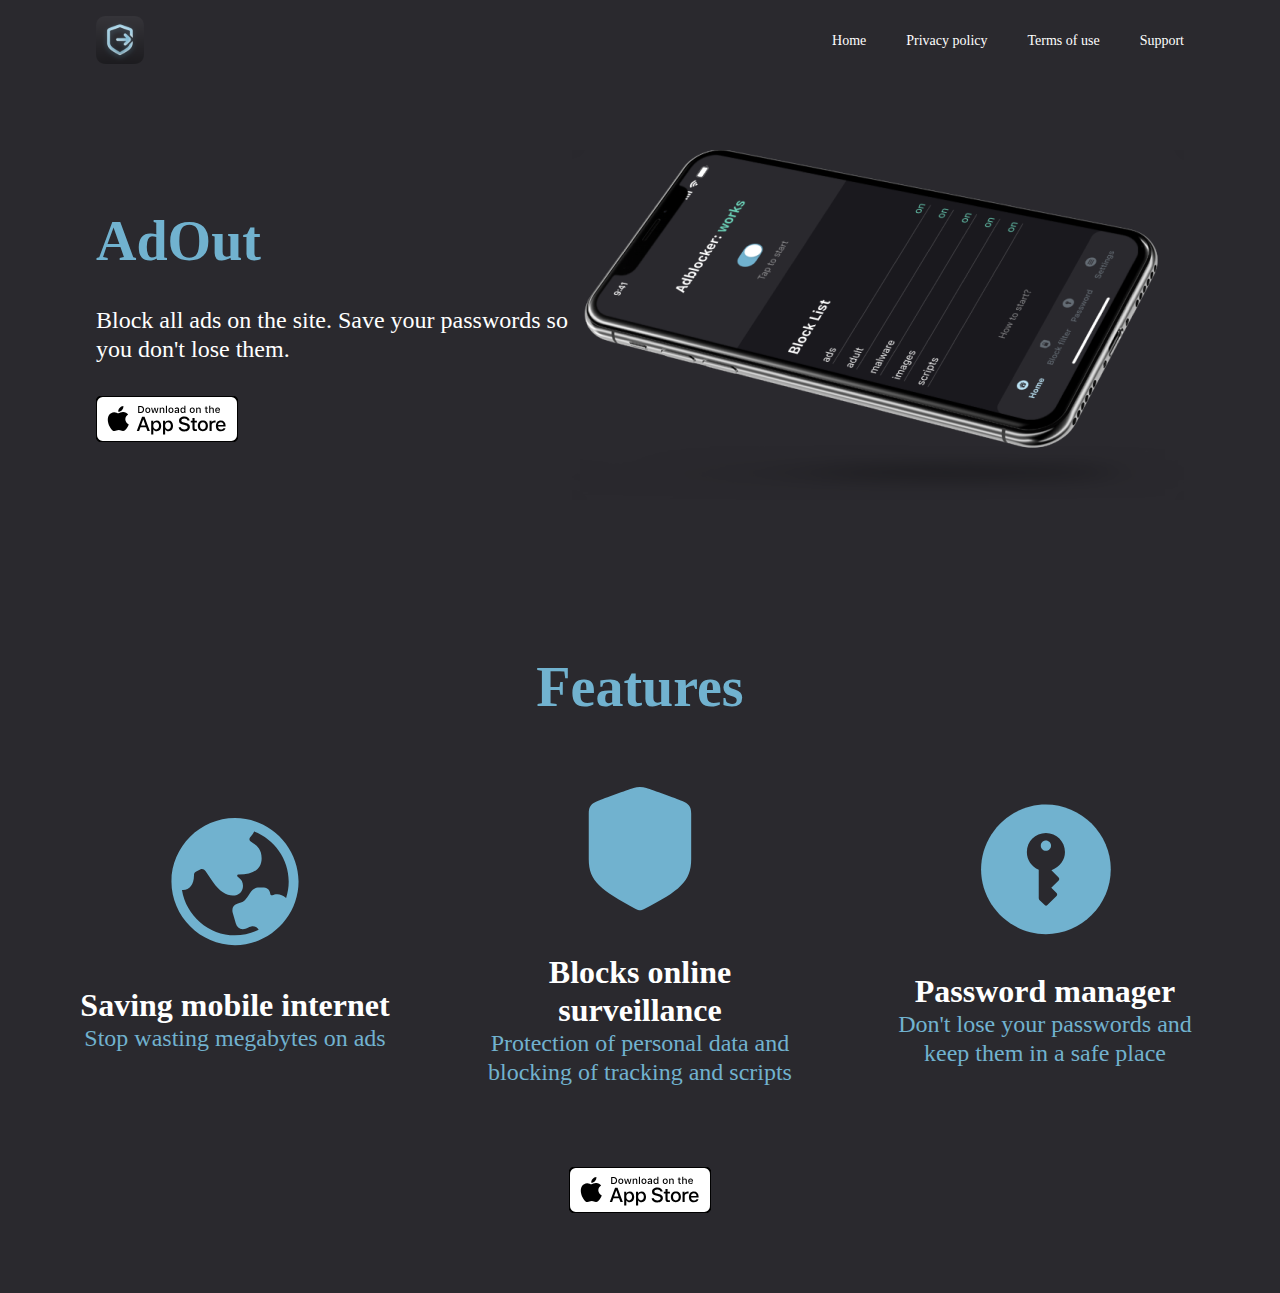
==== index.html @ 86cdb27e "update" ====
<!DOCTYPE html>
<html lang="en">
<head>
    <meta charset="UTF-8">
    <meta http-equiv="X-UA-Compatible" content="IE=edge">
    <meta name="viewport" content="width=device-width, initial-scale=1.0">
    <title>AdOut</title>

    <link rel="shortcut icon" href="./img/favicon/favicon.ico" type="image/x-icon">
    <link rel="icon" href="./img/favicon/favicon.ico" type="image/x-icon">
    <link href="https://fonts.googleapis.com/css2?family=Playfair+Display:wght@400;500;600;700&display=swap" rel="stylesheet">
    <link href="https://fonts.googleapis.com/css2?family=Roboto+Slab:wght@400;600;700&display=swap" rel="stylesheet">
    <link rel="stylesheet" href="./css/style.css">


</head>
<body>

    <header class="header">
        <div class="container">
            <div class="header-wrap">
                <a href="./index.html" class="header-logo"><img src="./img/logo.svg" alt="logo"></a>

                <div class="header-burger">
                    <span></span>
                </div>

                <nav class="header-menu">
                    <ul class="header-list">
                        <li><a href="./index.html" class="header-link">Home</a></li>
                        <li><a href="./privacy.html" class="header-link">Privacy policy</a></li>
                        <li><a href="./terms.html" class="header-link">Terms of use</a></li>
                        <li><a href="./support.html" class="header-link">Support</a></li>
                    </ul>
                </nav>
            </div>
        </div>
    </header>

    <main class="main">
        <div class="container">
            <div class="main-wrap">
                <div class="main-text">
                    <h1 class="main-text__title">AdOut</h1>
                    <span class="main-text__subtitle">Block all ads on the site. Save your passwords so you don't lose them.</span>
                    <a href="#" class="main-text__button"><img src="./img/button.svg" alt="appstore"></a>
                </div>

                <div class="main-content">
                    <img src="./img/main.png" alt="main" class="main-content__img">
                </div>
            </div>
        </div>
    </main>

    <section class="features">
        <div class="container">
            <div class="features-wrap">
                <h1 class="features-title">Features</h1>
                <div class="features-content">
                    <div class="features-item">
                        <img src="./img/globe.svg" alt="globe" class="features-item__img">
                        <h1 class="features-item__title">Saving mobile internet</h1>
                        <span class="features-item__subtitle">Stop wasting megabytes on ads</span>
                    </div>

                    <div class="features-item">
                        <img src="./img/shield.svg" alt="globe" class="features-item__img">
                        <h1 class="features-item__title">Blocks online surveillance</h1>
                        <span class="features-item__subtitle">Protection of personal data and blocking of tracking and scripts</span>
                    </div>

                    <div class="features-item">
                        <img src="./img/lock.svg" alt="globe" class="features-item__img">
                        <h1 class="features-item__title">Password manager</h1>
                        <span class="features-item__subtitle">Don't lose your passwords and keep them in a safe place</span>
                    </div>
                </div>
            </div>
        </div>
    </section>

    <footer class="footer">
        <div class="container">
            <div class="footer-wrap">
              <a href="#" class="button footer-button"><img src="./img/button.svg" alt="btn"></a>
            </div>
        </div>
    </footer>

    <script src="https://code.jquery.com/jquery-3.6.0.slim.min.js"></script>
    <script src="./js/script.js"></script>
</body>
</html>
---- css/style.css ----
/*! normalize.css v8.0.1 | MIT License | github.com/necolas/normalize.css */
/* Document
   ========================================================================== */
/**
 * 1. Correct the line height in all browsers.
 * 2. Prevent adjustments of font size after orientation changes in iOS.
 */
html {
  line-height: 1.15;
  /* 1 */
  -webkit-text-size-adjust: 100%;
  /* 2 */
}

/* Sections
   ========================================================================== */
/**
 * Remove the margin in all browsers.
 */
body {
  margin: 0;
}

/**
 * Render the `main` element consistently in IE.
 */
main {
  display: block;
}

/**
 * Correct the font size and margin on `h1` elements within `section` and
 * `article` contexts in Chrome, Firefox, and Safari.
 */
h1 {
  font-size: 2em;
  margin: 0;
}

/* Grouping content
   ========================================================================== */
/**
 * 1. Add the correct box sizing in Firefox.
 * 2. Show the overflow in Edge and IE.
 */
hr {
  -webkit-box-sizing: content-box;
          box-sizing: content-box;
  /* 1 */
  height: 0;
  /* 1 */
  overflow: visible;
  /* 2 */
}

/**
 * 1. Correct the inheritance and scaling of font size in all browsers.
 * 2. Correct the odd `em` font sizing in all browsers.
 */
pre {
  font-family: monospace, monospace;
  /* 1 */
  font-size: 1em;
  /* 2 */
}

/* Text-level semantics
   ========================================================================== */
/**
 * Remove the gray background on active links in IE 10.
 */
a {
  background-color: transparent;
}

/**
 * 1. Remove the bottom border in Chrome 57-
 * 2. Add the correct text decoration in Chrome, Edge, IE, Opera, and Safari.
 */
abbr[title] {
  border-bottom: none;
  /* 1 */
  text-decoration: underline;
  /* 2 */
  -webkit-text-decoration: underline dotted;
          text-decoration: underline dotted;
  /* 2 */
}

/**
 * Add the correct font weight in Chrome, Edge, and Safari.
 */
b,
strong {
  font-weight: bolder;
}

/**
 * 1. Correct the inheritance and scaling of font size in all browsers.
 * 2. Correct the odd `em` font sizing in all browsers.
 */
code,
kbd,
samp {
  font-family: monospace, monospace;
  /* 1 */
  font-size: 1em;
  /* 2 */
}

/**
 * Add the correct font size in all browsers.
 */
small {
  font-size: 80%;
}

/**
 * Prevent `sub` and `sup` elements from affecting the line height in
 * all browsers.
 */
sub,
sup {
  font-size: 75%;
  line-height: 0;
  position: relative;
  vertical-align: baseline;
}

sub {
  bottom: -0.25em;
}

sup {
  top: -0.5em;
}

/* Embedded content
   ========================================================================== */
/**
 * Remove the border on images inside links in IE 10.
 */
img {
  border-style: none;
}

/* Forms
   ========================================================================== */
/**
 * 1. Change the font styles in all browsers.
 * 2. Remove the margin in Firefox and Safari.
 */
button,
input,
optgroup,
select,
textarea {
  font-family: inherit;
  /* 1 */
  font-size: 100%;
  /* 1 */
  line-height: 1.15;
  /* 1 */
  margin: 0;
  /* 2 */
}

/**
 * Show the overflow in IE.
 * 1. Show the overflow in Edge.
 */
button,
input {
  /* 1 */
  overflow: visible;
}

/**
 * Remove the inheritance of text transform in Edge, Firefox, and IE.
 * 1. Remove the inheritance of text transform in Firefox.
 */
button,
select {
  /* 1 */
  text-transform: none;
}

/**
 * Correct the inability to style clickable types in iOS and Safari.
 */
button,
[type="button"],
[type="reset"],
[type="submit"] {
  -webkit-appearance: button;
}

/**
 * Remove the inner border and padding in Firefox.
 */
button::-moz-focus-inner,
[type="button"]::-moz-focus-inner,
[type="reset"]::-moz-focus-inner,
[type="submit"]::-moz-focus-inner {
  border-style: none;
  padding: 0;
}

/**
 * Restore the focus styles unset by the previous rule.
 */
button:-moz-focusring,
[type="button"]:-moz-focusring,
[type="reset"]:-moz-focusring,
[type="submit"]:-moz-focusring {
  outline: 1px dotted ButtonText;
}

/**
 * Correct the padding in Firefox.
 */
fieldset {
  padding: 0.35em 0.75em 0.625em;
}

/**
 * 1. Correct the text wrapping in Edge and IE.
 * 2. Correct the color inheritance from `fieldset` elements in IE.
 * 3. Remove the padding so developers are not caught out when they zero out
 *    `fieldset` elements in all browsers.
 */
legend {
  -webkit-box-sizing: border-box;
          box-sizing: border-box;
  /* 1 */
  color: inherit;
  /* 2 */
  display: table;
  /* 1 */
  max-width: 100%;
  /* 1 */
  padding: 0;
  /* 3 */
  white-space: normal;
  /* 1 */
}

/**
 * Add the correct vertical alignment in Chrome, Firefox, and Opera.
 */
progress {
  vertical-align: baseline;
}

/**
 * Remove the default vertical scrollbar in IE 10+.
 */
textarea {
  overflow: auto;
}

/**
 * 1. Add the correct box sizing in IE 10.
 * 2. Remove the padding in IE 10.
 */
[type="checkbox"],
[type="radio"] {
  -webkit-box-sizing: border-box;
          box-sizing: border-box;
  /* 1 */
  padding: 0;
  /* 2 */
}

/**
 * Correct the cursor style of increment and decrement buttons in Chrome.
 */
[type="number"]::-webkit-inner-spin-button,
[type="number"]::-webkit-outer-spin-button {
  height: auto;
}

/**
 * 1. Correct the odd appearance in Chrome and Safari.
 * 2. Correct the outline style in Safari.
 */
[type="search"] {
  -webkit-appearance: textfield;
  /* 1 */
  outline-offset: -2px;
  /* 2 */
}

/**
 * Remove the inner padding in Chrome and Safari on macOS.
 */
[type="search"]::-webkit-search-decoration {
  -webkit-appearance: none;
}

/**
 * 1. Correct the inability to style clickable types in iOS and Safari.
 * 2. Change font properties to `inherit` in Safari.
 */
::-webkit-file-upload-button {
  -webkit-appearance: button;
  /* 1 */
  font: inherit;
  /* 2 */
}

/* Interactive
   ========================================================================== */
/*
 * Add the correct display in Edge, IE 10+, and Firefox.
 */
details {
  display: block;
}

/*
 * Add the correct display in all browsers.
 */
summary {
  display: list-item;
}

/* Misc
   ========================================================================== */
/**
 * Add the correct display in IE 10+.
 */
template {
  display: none;
}

/**
 * Add the correct display in IE 10.
 */
[hidden] {
  display: none;
}

body {
  font-family: 'Roboto';
  background-color: #2A292E;
}

.container {
  max-width: 1120px;
  margin: 0 auto;
}

img {
  max-width: 100%;
}

.header {
  position: fixed;
  top: 0;
  left: 0;
  height: 80px;
  width: 100%;
  z-index: 20;
}

.header::before {
  content: '';
  position: absolute;
  top: 0;
  left: 0;
  width: 100%;
  height: 100%;
  background: #2A292E;
  z-index: 4;
}

.header-wrap {
  position: relative;
  display: -webkit-box;
  display: -ms-flexbox;
  display: flex;
  -webkit-box-pack: justify;
      -ms-flex-pack: justify;
          justify-content: space-between;
  -webkit-box-align: center;
      -ms-flex-align: center;
          align-items: center;
  min-height: 80px;
  padding: 0px 16px;
}

.header-logo {
  max-width: 48px;
  height: 48px;
}

.header-list {
  display: -webkit-box;
  display: -ms-flexbox;
  display: flex;
  position: relative;
  z-index: 4;
}

.header-list li {
  list-style: none;
  margin-left: 40px;
}

.header-link {
  color: #ffffff;
  font-size: 14px;
  text-decoration: none;
  font-weight: 400;
  line-height: 16px;
  -webkit-transition: 0.3s;
  transition: 0.3s;
}

.header-link:hover {
  color: #71B2CF;
}

.header-burger {
  display: none;
}

.header-logo {
  z-index: 5;
}

@media (max-width: 768px) {
  body.lock {
    overflow: hidden;
  }
  .header-wrap {
    min-height: 80px;
  }
  .header-menu {
    position: fixed;
    top: -120%;
    left: 0;
    width: 100%;
    height: 100%;
    background-color: #1b1b1d;
    z-index: 3;
    padding: 100px 0 0 0;
    -webkit-transition: 0.3s;
    transition: 0.3s;
  }
  .header-list {
    display: block;
  }
  .header-list li {
    margin: 0;
    margin-bottom: 50px;
  }
  .header-burger {
    display: block;
    position: relative;
    width: 30px;
    height: 20px;
    z-index: 5;
  }
  .header-burger::before, .header-burger::after {
    -webkit-transition: 0.3s;
    transition: 0.3s;
    content: '';
    background-color: #ffffff;
    position: absolute;
    width: 100%;
    height: 2px;
  }
  .header-burger::before {
    top: 0;
  }
  .header-burger::after {
    bottom: 0;
  }
  .header-burger span {
    -webkit-transition: 0.3s;
    transition: 0.3s;
    position: absolute;
    background-color: #ffffff;
    left: 0;
    width: 100%;
    height: 2px;
    top: 9px;
  }
}

.header-burger.active::before {
  -webkit-transform: rotate(45deg);
          transform: rotate(45deg);
  top: 9px;
}

.header-burger.active::after {
  -webkit-transform: rotate(-45deg);
          transform: rotate(-45deg);
  bottom: 9px;
}

.header-burger.active span {
  -webkit-transform: scale(0);
          transform: scale(0);
}

.header-menu.active {
  top: 0;
}

.features-title {
  -ms-flex-preferred-size: 100%;
      flex-basis: 100%;
  margin-bottom: 32px;
  font-weight: 800;
  font-size: 56px;
  line-height: 66px;
  text-align: center;
  color: #71B2CF;
}

.features-content {
  display: -webkit-box;
  display: -ms-flexbox;
  display: flex;
  -webkit-box-pack: justify;
      -ms-flex-pack: justify;
          justify-content: space-between;
  -webkit-box-align: center;
      -ms-flex-align: center;
          align-items: center;
}

.features-item {
  text-align: center;
  width: 310px;
}

.features-item__title {
  font-weight: 700;
  font-size: 32px;
  line-height: 38px;
  color: #FFFFFF;
}

.features-item__subtitle {
  font-weight: 400;
  font-size: 24px;
  line-height: 29px;
  color: #71B2CF;
}

@media (max-width: 768px) {
  .features-content {
    -webkit-box-orient: vertical;
    -webkit-box-direction: normal;
        -ms-flex-direction: column;
            flex-direction: column;
  }
  .features-item {
    margin-bottom: 32px;
  }
  .features-item__title {
    margin-bottom: 16px;
  }
}

@media (max-width: 425px) {
  .features-title {
    font-weight: 800;
    font-size: 32px;
    line-height: 38px;
  }
  .features-content {
    -webkit-box-orient: vertical;
    -webkit-box-direction: normal;
        -ms-flex-direction: column;
            flex-direction: column;
  }
  .features-item__title {
    font-weight: 700;
    font-size: 24px;
    line-height: 29px;
  }
  .features-item__subtitle {
    font-weight: 400;
    font-size: 18px;
    line-height: 21px;
  }
}

.main-wrap {
  display: -webkit-box;
  display: -ms-flexbox;
  display: flex;
  -webkit-box-pack: justify;
      -ms-flex-pack: justify;
          justify-content: space-between;
  -webkit-box-align: center;
      -ms-flex-align: center;
          align-items: center;
  position: relative;
  padding: 150px 16px;
}

.main-text {
  display: -webkit-box;
  display: -ms-flexbox;
  display: flex;
  -webkit-box-orient: vertical;
  -webkit-box-direction: normal;
      -ms-flex-direction: column;
          flex-direction: column;
}

.main-text__title {
  font-weight: 800;
  font-size: 56px;
  line-height: 66px;
  color: #71B2CF;
}

.main-text__subtitle {
  max-width: 472px;
  margin-top: 32px;
  font-weight: 400;
  font-size: 24px;
  line-height: 29px;
  color: #ffffff;
}

.main-text__button {
  margin-top: 32px;
}

@media (max-width: 768px) {
  .main-wrap {
    -webkit-box-orient: vertical;
    -webkit-box-direction: normal;
        -ms-flex-direction: column;
            flex-direction: column;
    text-align: center;
  }
  .main-text {
    margin-top: 32px;
  }
  .main-text__subtitle {
    margin-top: 16px;
  }
  .main-text__button {
    margin-top: 45px;
  }
  .main-content {
    -webkit-box-ordinal-group: 0;
        -ms-flex-order: -1;
            order: -1;
  }
}

@media (max-width: 425px) {
  .main-text__title {
    font-size: 32px;
    line-height: 38px;
  }
  .main-text__subtitle {
    font-size: 18px;
    line-height: 21px;
    margin-top: 16px;
  }
  .main-text__button {
    margin-top: 24px;
  }
  .main-content {
    width: 288px;
  }
}

.footer {
  padding: 80px 0;
}

.footer-wrap {
  display: -webkit-box;
  display: -ms-flexbox;
  display: flex;
  -webkit-box-pack: center;
      -ms-flex-pack: center;
          justify-content: center;
}

.footer-button {
  height: 46px;
  -webkit-transition: 0.3s;
  transition: 0.3s;
  margin: 0;
  padding: 0;
}

.footer-button:hover {
  -webkit-box-shadow: 0px 16px 30px rgba(0, 0, 0, 0.15);
          box-shadow: 0px 16px 30px rgba(0, 0, 0, 0.15);
}

.privacy {
  padding: 100px 20px;
}

.privacy__title {
  color: #71B2CF;
  font-size: 32px;
}

.privacy__subtitle {
  color: #ffffff;
  font-size: 18px;
  font-weight: normal;
}

.privacy p {
  color: #71B2CF;
  font-size: 24px;
  font-weight: 600;
}

.terms {
  padding: 100px 20px;
}

.terms__title {
  color: #71B2CF;
  font-size: 32px;
}

.terms__subtitle {
  color: #ffffff;
  font-size: 18px;
  font-weight: normal;
}

.terms p {
  color: #71B2CF;
  font-size: 24px;
  font-weight: 600;
}

.support-wrap {
  display: -webkit-box;
  display: -ms-flexbox;
  display: flex;
  -webkit-box-orient: vertical;
  -webkit-box-direction: normal;
      -ms-flex-direction: column;
          flex-direction: column;
  -ms-flex-line-pack: center;
      align-content: center;
  text-align: center;
  padding: 100px 10px;
}

.support-text__title {
  font-size: 70px;
  color: #71B2CF;
  font-weight: bold;
}

.support-text__subtitle {
  display: block;
  font-size: 22px;
  color: #FFFFFF;
  font-weight: normal;
  margin-top: 16px;
}

.support-form__wrap {
  display: -webkit-box;
  display: -ms-flexbox;
  display: flex;
  -webkit-box-orient: vertical;
  -webkit-box-direction: normal;
      -ms-flex-direction: column;
          flex-direction: column;
  -webkit-box-align: center;
      -ms-flex-align: center;
          align-items: center;
  margin-top: 60px;
}

.support-form__input {
  border-radius: 16px;
  border: none;
  background-color: #daf0fa;
  font-size: 18px;
  padding: 16px;
  width: 300px;
  margin-bottom: 24px;
}

.support-form__textarea {
  resize: none;
  border-radius: 16px;
  border: none;
  background-color: #daf0fa;
  font-size: 18px;
  padding: 16px;
  height: 250px;
  width: 300px;
  margin-bottom: 24px;
}

.support-form__button {
  border-radius: 16px;
  border: none;
  background-color: #71B2CF;
  font-size: 18px;
  padding: 16px;
  width: 300px;
  margin-bottom: 24px;
  -webkit-transition: 0.3s;
  transition: 0.3s;
  color: #000000;
  cursor: pointer;
}

.support-form__button:hover {
  -webkit-box-shadow: 0px 8px 30px rgba(31, 166, 184, 0.2);
          box-shadow: 0px 8px 30px rgba(31, 166, 184, 0.2);
}

.support-form__input._error {
  border: solid 1px #d42727;
  background-color: #eba5a5;
}

.support-form__textarea._error {
  border: solid 1px #d42727;
  background-color: #eba5a5;
}

@media (max-width: 320px) {
  .support-text__title {
    font-size: 40px;
  }
  .support-text__subtitle {
    font-size: 18px;
  }
  .support-form__input {
    width: 250px;
  }
  .support-form__textarea {
    width: 250px;
  }
  .support-form__button {
    width: 250px;
  }
}

.check-wrap {
  display: -webkit-box;
  display: -ms-flexbox;
  display: flex;
  -webkit-box-orient: vertical;
  -webkit-box-direction: normal;
      -ms-flex-direction: column;
          flex-direction: column;
  -webkit-box-align: center;
      -ms-flex-align: center;
          align-items: center;
  padding: 150px 10px;
}

.check-svg {
  width: 100px;
  margin: 4em auto 0;
}

.check-subtitle {
  display: block;
  font-size: 22px;
  color: #FFFFFF;
  font-weight: normal;
  margin-top: 24px;
}

.check-button {
  margin-top: 100px;
  text-decoration: none;
  text-align: center;
  border-radius: 16px;
  border: none;
  background-color: #71B2CF;
  font-size: 18px;
  padding: 16px;
  width: 250px;
  -webkit-transition: 0.3s;
  transition: 0.3s;
  color: #000000;
}

.check-button:hover {
  -webkit-box-shadow: 0px 8px 30px rgba(19, 170, 51, 0.2);
          box-shadow: 0px 8px 30px rgba(19, 170, 51, 0.2);
}

.checkmark {
  stroke: #71B2CF;
  stroke-dashoffset: 600.74853515625;
  stroke-dasharray: 600.74853515625;
  -webkit-animation: dash 2s ease-out forwards infinite;
          animation: dash 2s ease-out forwards infinite;
}

@-webkit-keyframes dash {
  0% {
    stroke-dashoffset: 600.74853515625;
  }
  100% {
    stroke-dashoffset: 0;
  }
}

@keyframes dash {
  0% {
    stroke-dashoffset: 600.74853515625;
  }
  100% {
    stroke-dashoffset: 0;
  }
}
/*# sourceMappingURL=style.css.map */
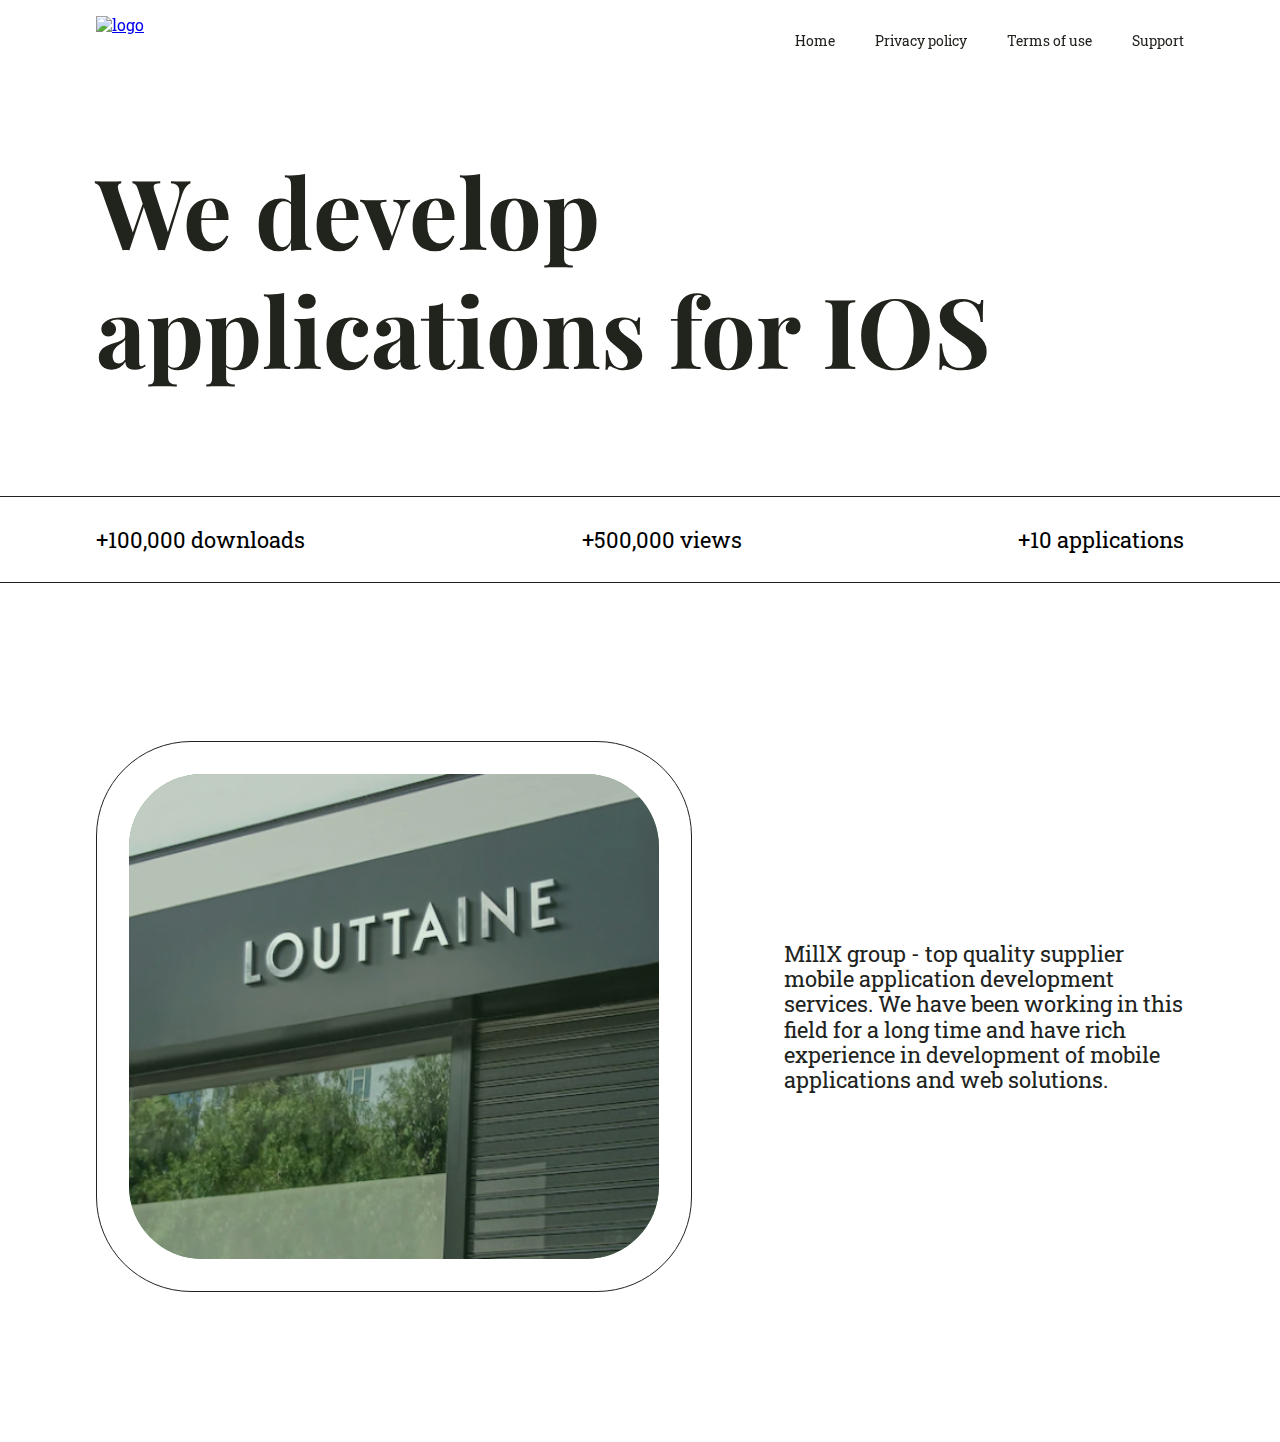
==== commit 7283af58: "main+number+about" ====
--- a/index.html
+++ b/index.html
@@ -40,53 +40,41 @@
     <main class="main">
         <div class="container">
             <div class="main-wrap">
-                <div class="main-text">
-                    <h1 class="main-text__title">AdOut</h1>
-                    <span class="main-text__subtitle">Block all ads on the site. Save your passwords so you don't lose them.</span>
-                    <a href="#" class="main-text__button"><img src="./img/button.svg" alt="appstore"></a>
-                </div>
-
-                <div class="main-content">
-                    <img src="./img/main.png" alt="main" class="main-content__img">
-                </div>
+                <h1 class="main-title">We develop <br> applications for IOS
+                </h1>
+                <!-- <img src="./img/elipse-header.png" alt="ellipse" class="main-elipse"> -->
             </div>
         </div>
     </main>
 
-    <section class="features">
+    <section class="number">
+        <hr>
         <div class="container">
-            <div class="features-wrap">
-                <h1 class="features-title">Features</h1>
-                <div class="features-content">
-                    <div class="features-item">
-                        <img src="./img/globe.svg" alt="globe" class="features-item__img">
-                        <h1 class="features-item__title">Saving mobile internet</h1>
-                        <span class="features-item__subtitle">Stop wasting megabytes on ads</span>
-                    </div>
+            <div class="number-wrap">
+                <div class="number-items">
+                    <h1 class="number-subtitle">+100,000 downloads</h1>
+                    <h1 class="number-subtitle">+500,000 views </h1>
+                    <h1 class="number-subtitle">+10 applications</h1>
+                </div>
+            </div>
+        </div>
+        <hr>
+    </section>
 
-                    <div class="features-item">
-                        <img src="./img/shield.svg" alt="globe" class="features-item__img">
-                        <h1 class="features-item__title">Blocks online surveillance</h1>
-                        <span class="features-item__subtitle">Protection of personal data and blocking of tracking and scripts</span>
-                    </div>
+    <section class="about">
+        <div class="container">
+            <div class="about-wrap">
+                <div class="about-frame">
+                    <div class="about-overlay">
+                    <img src="./img/company.png" alt="company" class="about-img"></div>
+                </div>
 
-                    <div class="features-item">
-                        <img src="./img/lock.svg" alt="globe" class="features-item__img">
-                        <h1 class="features-item__title">Password manager</h1>
-                        <span class="features-item__subtitle">Don't lose your passwords and keep them in a safe place</span>
-                    </div>
-                </div>
+                <h1 class="about-title">MillX group - top quality supplier
+                    mobile application development services. We have been working in this field for a long time and have rich experience in development of mobile applications and web solutions.</h1>
             </div>
         </div>
     </section>
 
-    <footer class="footer">
-        <div class="container">
-            <div class="footer-wrap">
-              <a href="#" class="button footer-button"><img src="./img/button.svg" alt="btn"></a>
-            </div>
-        </div>
-    </footer>
 
     <script src="https://code.jquery.com/jquery-3.6.0.slim.min.js"></script>
     <script src="./js/script.js"></script>
--- a/css/style.css
+++ b/css/style.css
@@ -342,8 +342,11 @@
 }
 
 body {
-  font-family: 'Roboto';
-  background-color: #2A292E;
+  font-family: 'Roboto Slab';
+  background-color: #FFFFFF;
+  overflow-x: hidden;
+  width: 100%;
+  max-width: 100%;
 }
 
 .container {
@@ -371,7 +374,7 @@
   left: 0;
   width: 100%;
   height: 100%;
-  background: #2A292E;
+  background: #ffffff00;
   z-index: 4;
 }
 
@@ -409,7 +412,7 @@
 }
 
 .header-link {
-  color: #ffffff;
+  color: #21231D;
   font-size: 14px;
   text-decoration: none;
   font-weight: 400;
@@ -419,7 +422,7 @@
 }
 
 .header-link:hover {
-  color: #71B2CF;
+  color: #47AB6F;
 }
 
 .header-burger {
@@ -511,18 +514,18 @@
   top: 0;
 }
 
-.features-title {
-  -ms-flex-preferred-size: 100%;
-      flex-basis: 100%;
-  margin-bottom: 32px;
-  font-weight: 800;
-  font-size: 56px;
-  line-height: 66px;
-  text-align: center;
-  color: #71B2CF;
-}
-
-.features-content {
+hr {
+  border: none;
+  background-color: #21231D;
+  color: #21231D;
+  height: 1px;
+}
+
+.number-wrap {
+  padding: 20px 16px;
+}
+
+.number-items {
   display: -webkit-box;
   display: -ms-flexbox;
   display: flex;
@@ -532,67 +535,39 @@
   -webkit-box-align: center;
       -ms-flex-align: center;
           align-items: center;
-}
-
-.features-item {
-  text-align: center;
-  width: 310px;
-}
-
-.features-item__title {
-  font-weight: 700;
-  font-size: 32px;
-  line-height: 38px;
-  color: #FFFFFF;
-}
-
-.features-item__subtitle {
+  -ms-flex-line-pack: center;
+      align-content: center;
+}
+
+.number-subtitle {
   font-weight: 400;
-  font-size: 24px;
+  font-size: 22px;
   line-height: 29px;
-  color: #71B2CF;
 }
 
 @media (max-width: 768px) {
-  .features-content {
+  .number-subtitle {
+    font-size: 18px;
+    line-height: 24px;
+  }
+}
+
+@media (max-width: 425px) {
+  .number-items {
     -webkit-box-orient: vertical;
     -webkit-box-direction: normal;
         -ms-flex-direction: column;
             flex-direction: column;
   }
-  .features-item {
-    margin-bottom: 32px;
-  }
-  .features-item__title {
-    margin-bottom: 16px;
-  }
-}
-
-@media (max-width: 425px) {
-  .features-title {
-    font-weight: 800;
-    font-size: 32px;
-    line-height: 38px;
-  }
-  .features-content {
-    -webkit-box-orient: vertical;
-    -webkit-box-direction: normal;
-        -ms-flex-direction: column;
-            flex-direction: column;
-  }
-  .features-item__title {
-    font-weight: 700;
-    font-size: 24px;
-    line-height: 29px;
-  }
-  .features-item__subtitle {
-    font-weight: 400;
+  .number-subtitle {
     font-size: 18px;
-    line-height: 21px;
-  }
-}
-
-.main-wrap {
+    line-height: 24px;
+    margin: 16px 0;
+  }
+}
+
+.about-wrap {
+  padding: 150px 16px;
   display: -webkit-box;
   display: -ms-flexbox;
   display: flex;
@@ -602,331 +577,77 @@
   -webkit-box-align: center;
       -ms-flex-align: center;
           align-items: center;
+}
+
+.about-frame {
+  width: 530px;
+  height: 485px;
+  border: 1px solid #21231D;
+  border-radius: 95px;
+  padding: 32px;
+}
+
+.about-overlay {
+  background: #538E55;
+  display: inline-block;
+  width: 100%;
+  height: 100%;
+  border-radius: 73px;
+}
+
+.about-img {
+  border-radius: 73px;
+  width: 100%;
+  height: 100%;
+  opacity: 0.8;
+}
+
+.about-title {
+  width: 400px;
+  font-weight: 400;
+  font-size: 22px;
+  color: #21231D;
+}
+
+.main {
+  /*&-elipse
+        background-clip: content-box
+        position: absolute
+        top: -120px
+        left: 170px
+        z-index: -1 */
+}
+
+.main-wrap {
   position: relative;
   padding: 150px 16px;
-}
-
-.main-text {
-  display: -webkit-box;
-  display: -ms-flexbox;
-  display: flex;
-  -webkit-box-orient: vertical;
-  -webkit-box-direction: normal;
-      -ms-flex-direction: column;
-          flex-direction: column;
-}
-
-.main-text__title {
-  font-weight: 800;
-  font-size: 56px;
-  line-height: 66px;
-  color: #71B2CF;
-}
-
-.main-text__subtitle {
-  max-width: 472px;
-  margin-top: 32px;
-  font-weight: 400;
-  font-size: 24px;
-  line-height: 29px;
-  color: #ffffff;
-}
-
-.main-text__button {
-  margin-top: 32px;
+  padding-bottom: 100px;
+}
+
+.main-title {
+  font-family: 'Playfair Display';
+  font-weight: 700;
+  font-size: 97px;
+  line-height: 119px;
+  color: #21231D;
 }
 
 @media (max-width: 768px) {
+  .main-title {
+    text-align: center;
+    font-size: 70px;
+    line-height: 90px;
+  }
+}
+
+@media (max-width: 425px) {
   .main-wrap {
-    -webkit-box-orient: vertical;
-    -webkit-box-direction: normal;
-        -ms-flex-direction: column;
-            flex-direction: column;
-    text-align: center;
-  }
-  .main-text {
-    margin-top: 32px;
-  }
-  .main-text__subtitle {
-    margin-top: 16px;
-  }
-  .main-text__button {
-    margin-top: 45px;
-  }
-  .main-content {
-    -webkit-box-ordinal-group: 0;
-        -ms-flex-order: -1;
-            order: -1;
-  }
-}
-
-@media (max-width: 425px) {
-  .main-text__title {
-    font-size: 32px;
-    line-height: 38px;
-  }
-  .main-text__subtitle {
-    font-size: 18px;
-    line-height: 21px;
-    margin-top: 16px;
-  }
-  .main-text__button {
-    margin-top: 24px;
-  }
-  .main-content {
-    width: 288px;
-  }
-}
-
-.footer {
-  padding: 80px 0;
-}
-
-.footer-wrap {
-  display: -webkit-box;
-  display: -ms-flexbox;
-  display: flex;
-  -webkit-box-pack: center;
-      -ms-flex-pack: center;
-          justify-content: center;
-}
-
-.footer-button {
-  height: 46px;
-  -webkit-transition: 0.3s;
-  transition: 0.3s;
-  margin: 0;
-  padding: 0;
-}
-
-.footer-button:hover {
-  -webkit-box-shadow: 0px 16px 30px rgba(0, 0, 0, 0.15);
-          box-shadow: 0px 16px 30px rgba(0, 0, 0, 0.15);
-}
-
-.privacy {
-  padding: 100px 20px;
-}
-
-.privacy__title {
-  color: #71B2CF;
-  font-size: 32px;
-}
-
-.privacy__subtitle {
-  color: #ffffff;
-  font-size: 18px;
-  font-weight: normal;
-}
-
-.privacy p {
-  color: #71B2CF;
-  font-size: 24px;
-  font-weight: 600;
-}
-
-.terms {
-  padding: 100px 20px;
-}
-
-.terms__title {
-  color: #71B2CF;
-  font-size: 32px;
-}
-
-.terms__subtitle {
-  color: #ffffff;
-  font-size: 18px;
-  font-weight: normal;
-}
-
-.terms p {
-  color: #71B2CF;
-  font-size: 24px;
-  font-weight: 600;
-}
-
-.support-wrap {
-  display: -webkit-box;
-  display: -ms-flexbox;
-  display: flex;
-  -webkit-box-orient: vertical;
-  -webkit-box-direction: normal;
-      -ms-flex-direction: column;
-          flex-direction: column;
-  -ms-flex-line-pack: center;
-      align-content: center;
-  text-align: center;
-  padding: 100px 10px;
-}
-
-.support-text__title {
-  font-size: 70px;
-  color: #71B2CF;
-  font-weight: bold;
-}
-
-.support-text__subtitle {
-  display: block;
-  font-size: 22px;
-  color: #FFFFFF;
-  font-weight: normal;
-  margin-top: 16px;
-}
-
-.support-form__wrap {
-  display: -webkit-box;
-  display: -ms-flexbox;
-  display: flex;
-  -webkit-box-orient: vertical;
-  -webkit-box-direction: normal;
-      -ms-flex-direction: column;
-          flex-direction: column;
-  -webkit-box-align: center;
-      -ms-flex-align: center;
-          align-items: center;
-  margin-top: 60px;
-}
-
-.support-form__input {
-  border-radius: 16px;
-  border: none;
-  background-color: #daf0fa;
-  font-size: 18px;
-  padding: 16px;
-  width: 300px;
-  margin-bottom: 24px;
-}
-
-.support-form__textarea {
-  resize: none;
-  border-radius: 16px;
-  border: none;
-  background-color: #daf0fa;
-  font-size: 18px;
-  padding: 16px;
-  height: 250px;
-  width: 300px;
-  margin-bottom: 24px;
-}
-
-.support-form__button {
-  border-radius: 16px;
-  border: none;
-  background-color: #71B2CF;
-  font-size: 18px;
-  padding: 16px;
-  width: 300px;
-  margin-bottom: 24px;
-  -webkit-transition: 0.3s;
-  transition: 0.3s;
-  color: #000000;
-  cursor: pointer;
-}
-
-.support-form__button:hover {
-  -webkit-box-shadow: 0px 8px 30px rgba(31, 166, 184, 0.2);
-          box-shadow: 0px 8px 30px rgba(31, 166, 184, 0.2);
-}
-
-.support-form__input._error {
-  border: solid 1px #d42727;
-  background-color: #eba5a5;
-}
-
-.support-form__textarea._error {
-  border: solid 1px #d42727;
-  background-color: #eba5a5;
-}
-
-@media (max-width: 320px) {
-  .support-text__title {
-    font-size: 40px;
-  }
-  .support-text__subtitle {
-    font-size: 18px;
-  }
-  .support-form__input {
-    width: 250px;
-  }
-  .support-form__textarea {
-    width: 250px;
-  }
-  .support-form__button {
-    width: 250px;
-  }
-}
-
-.check-wrap {
-  display: -webkit-box;
-  display: -ms-flexbox;
-  display: flex;
-  -webkit-box-orient: vertical;
-  -webkit-box-direction: normal;
-      -ms-flex-direction: column;
-          flex-direction: column;
-  -webkit-box-align: center;
-      -ms-flex-align: center;
-          align-items: center;
-  padding: 150px 10px;
-}
-
-.check-svg {
-  width: 100px;
-  margin: 4em auto 0;
-}
-
-.check-subtitle {
-  display: block;
-  font-size: 22px;
-  color: #FFFFFF;
-  font-weight: normal;
-  margin-top: 24px;
-}
-
-.check-button {
-  margin-top: 100px;
-  text-decoration: none;
-  text-align: center;
-  border-radius: 16px;
-  border: none;
-  background-color: #71B2CF;
-  font-size: 18px;
-  padding: 16px;
-  width: 250px;
-  -webkit-transition: 0.3s;
-  transition: 0.3s;
-  color: #000000;
-}
-
-.check-button:hover {
-  -webkit-box-shadow: 0px 8px 30px rgba(19, 170, 51, 0.2);
-          box-shadow: 0px 8px 30px rgba(19, 170, 51, 0.2);
-}
-
-.checkmark {
-  stroke: #71B2CF;
-  stroke-dashoffset: 600.74853515625;
-  stroke-dasharray: 600.74853515625;
-  -webkit-animation: dash 2s ease-out forwards infinite;
-          animation: dash 2s ease-out forwards infinite;
-}
-
-@-webkit-keyframes dash {
-  0% {
-    stroke-dashoffset: 600.74853515625;
-  }
-  100% {
-    stroke-dashoffset: 0;
-  }
-}
-
-@keyframes dash {
-  0% {
-    stroke-dashoffset: 600.74853515625;
-  }
-  100% {
-    stroke-dashoffset: 0;
+    padding-top: 120px;
+    padding-bottom: 70px;
+  }
+  .main-title {
+    font-size: 50px;
+    line-height: 65px;
   }
 }
 /*# sourceMappingURL=style.css.map */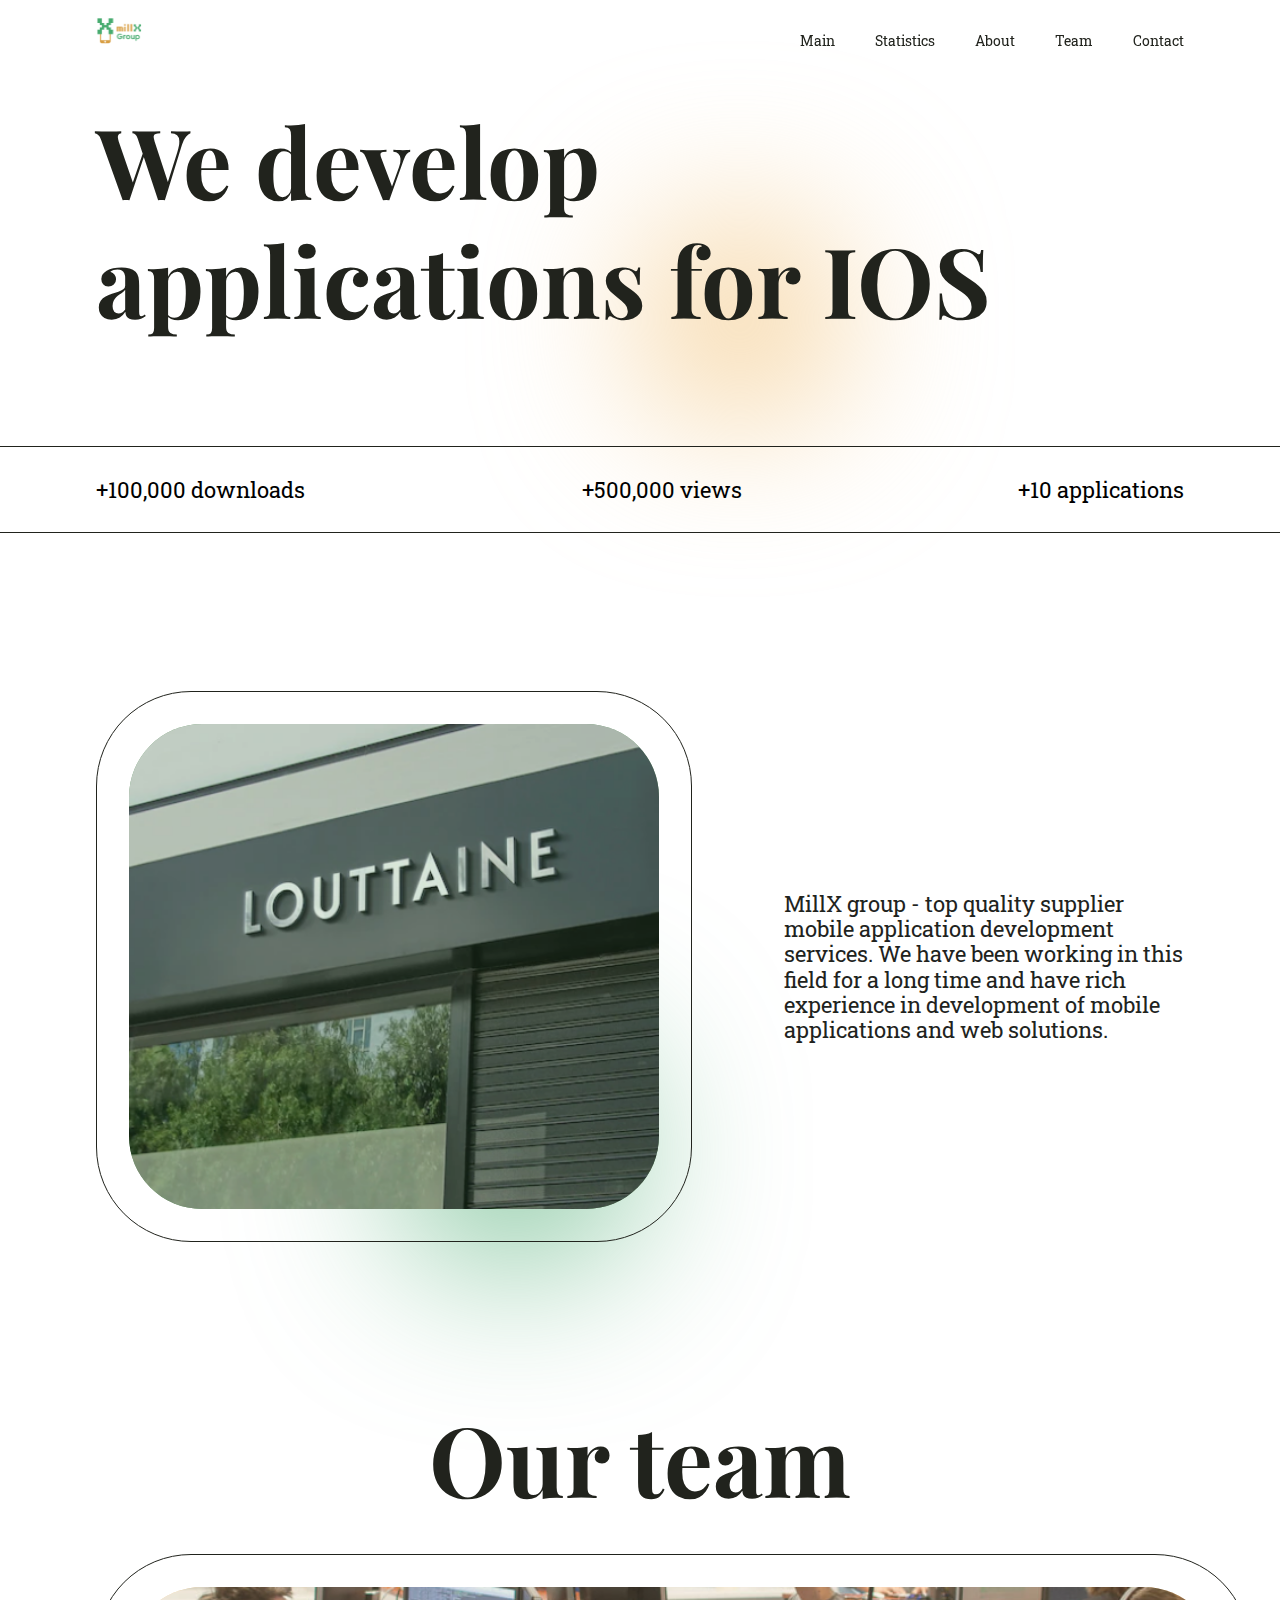
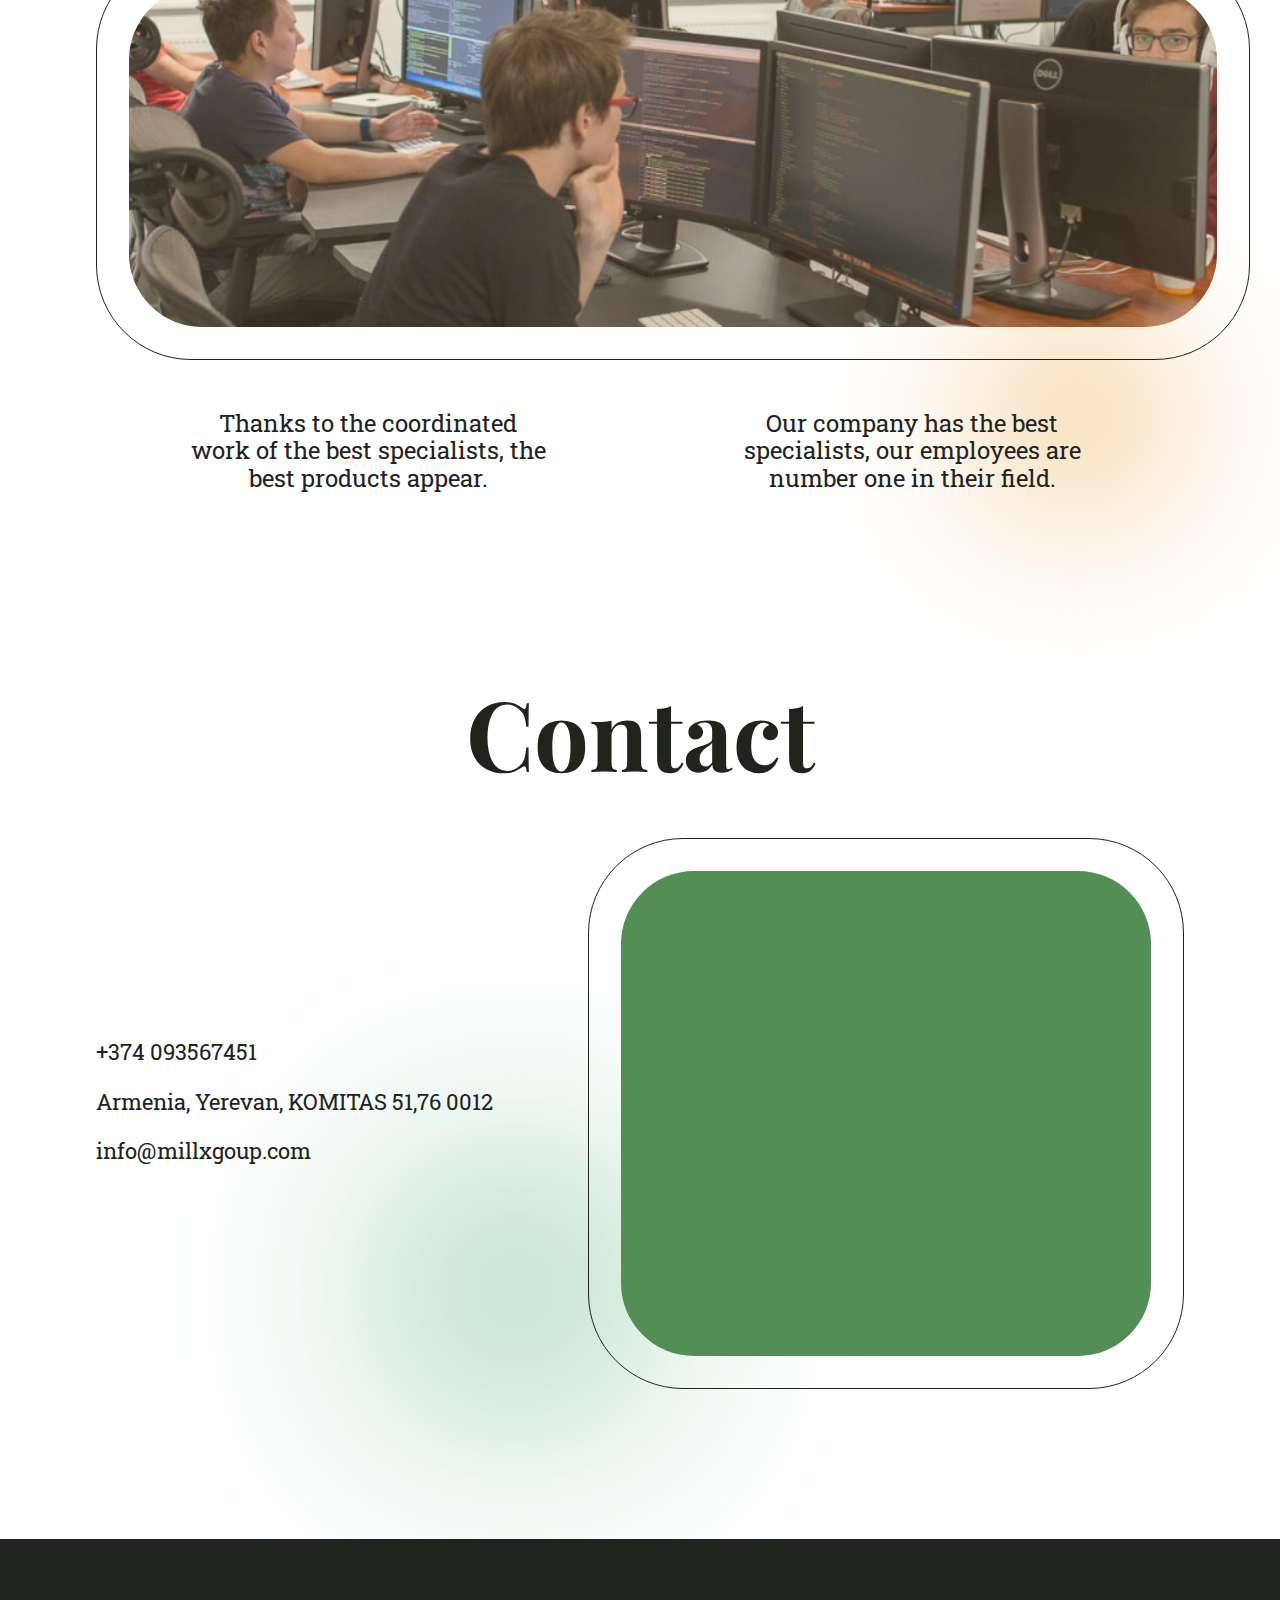
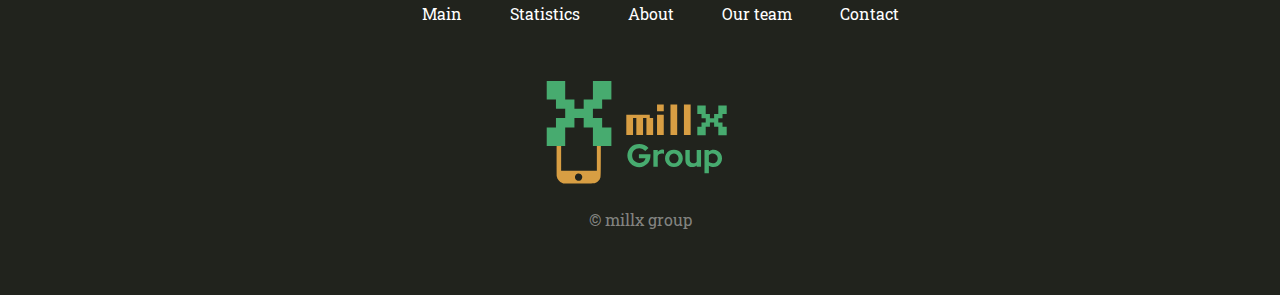
==== commit aa90c233: "finish" ====
--- a/index.html
+++ b/index.html
@@ -4,7 +4,7 @@
     <meta charset="UTF-8">
     <meta http-equiv="X-UA-Compatible" content="IE=edge">
     <meta name="viewport" content="width=device-width, initial-scale=1.0">
-    <title>AdOut</title>
+    <title>MillX-Group</title>
 
     <link rel="shortcut icon" href="./img/favicon/favicon.ico" type="image/x-icon">
     <link rel="icon" href="./img/favicon/favicon.ico" type="image/x-icon">
@@ -27,17 +27,18 @@
 
                 <nav class="header-menu">
                     <ul class="header-list">
-                        <li><a href="./index.html" class="header-link">Home</a></li>
-                        <li><a href="./privacy.html" class="header-link">Privacy policy</a></li>
-                        <li><a href="./terms.html" class="header-link">Terms of use</a></li>
-                        <li><a href="./support.html" class="header-link">Support</a></li>
+                        <li><a href="#main" class="header-link">Main</a></li>
+                        <li><a href="#statistics" class="header-link">Statistics</a></li>
+                        <li><a href="#about" class="header-link">About</a></li>
+                        <li><a href="#team" class="header-link">Team</a></li>
+                        <li><a href="#contact" class="header-link">Contact</a></li>
                     </ul>
                 </nav>
             </div>
         </div>
     </header>
 
-    <main class="main">
+    <main class="main" id="main">
         <div class="container">
             <div class="main-wrap">
                 <h1 class="main-title">We develop <br> applications for IOS
@@ -47,7 +48,7 @@
         </div>
     </main>
 
-    <section class="number">
+    <section class="number" id="statistics">
         <hr>
         <div class="container">
             <div class="number-wrap">
@@ -61,7 +62,7 @@
         <hr>
     </section>
 
-    <section class="about">
+    <section class="about" id="about">
         <div class="container">
             <div class="about-wrap">
                 <div class="about-frame">
@@ -75,6 +76,67 @@
         </div>
     </section>
 
+    <section class="team" id="team">
+        <div class="container">
+            <div class="team-wrap">
+                <h1 class="team-title">Our team</h1>
+
+                <div class="team-frame">
+                    <div class="team-overlay">
+                        <img src="./img/team.png" alt="team" class="team-img">
+                    </div>
+                </div>
+
+                <div class="team-items">
+                    <p class="team-subtitle">Thanks to the coordinated work of the best specialists, the best products appear.</p>
+
+                    <p class="team-subtitle">Our company has the best specialists, our employees are number one in their field.</p>
+                </div>
+            </div>
+        </div>
+    </section>
+
+    <section class="contact" id="contact">
+        <div class="container">
+            <div class="contact-wrap">
+                <div class="contact-title">Contact</div>
+
+                <div class="contact-items">
+
+                    <div class="contact-info">
+                        <div class="contact-subtitle">+374 093567451</div>
+                        <div class="contact-subtitle">Armenia, Yerevan, KOMITAS 51,76 0012</div>
+                        <div class="contact-subtitle">info@millxgoup.com</div>
+                    </div>
+
+                    <div class="contact-frame">
+                        <div class="contact-overlay">
+                            <iframe class="contact-map" src="https://www.google.com/maps/embed?pb=!1m18!1m12!1m3!1d941.4767972692947!2d44.51733078564419!3d40.20659719133596!2m3!1f0!2f0!3f0!3m2!1i1024!2i768!4f13.1!3m3!1m2!1s0x406abd3434a7e7f5%3A0xdbdc4c8ec82d190!2sKomitas%20Ave%2C%20Yerevan%2C%20Armenia!5e0!3m2!1sen!2sru!4v1655207109300!5m2!1sen!2sru" width="600" height="450" style="border:0;" allowfullscreen="" loading="lazy" referrerpolicy="no-referrer-when-downgrade"></iframe>
+                        </div>
+                    </div>
+
+                </div>
+            </div>
+        </div>
+    </section>
+
+    <footer class="footer">
+        <div class="container">
+            <div class="footer-wrap">
+                <ul class="footer-list">
+                    <li><a href="#main" class="footer-link">Main</a></li>
+                    <li><a href="#statistics" class="footer-link">Statistics</a></li>
+                    <li><a href="#about" class="footer-link">About</a></li>
+                    <li><a href="#team" class="footer-link">Our team</a></li>
+                    <li><a href="#contact" class="footer-link">Contact</a></li>
+                </ul>
+
+                <img src="./img/footer.svg" alt="footer" class="footer-img">
+
+                <p class="footer-subtitle">© millx group</p>
+            </div>
+        </div>
+    </footer>
 
     <script src="https://code.jquery.com/jquery-3.6.0.slim.min.js"></script>
     <script src="./js/script.js"></script>
--- a/css/style.css
+++ b/css/style.css
@@ -356,6 +356,10 @@
 
 img {
   max-width: 100%;
+}
+
+html {
+  scroll-behavior: smooth;
 }
 
 .header {
@@ -374,7 +378,7 @@
   left: 0;
   width: 100%;
   height: 100%;
-  background: #ffffff00;
+  background: #ffffff73;
   z-index: 4;
 }
 
@@ -446,7 +450,7 @@
     left: 0;
     width: 100%;
     height: 100%;
-    background-color: #1b1b1d;
+    background-color: #f1f1f1;
     z-index: 3;
     padding: 100px 0 0 0;
     -webkit-transition: 0.3s;
@@ -470,7 +474,7 @@
     -webkit-transition: 0.3s;
     transition: 0.3s;
     content: '';
-    background-color: #ffffff;
+    background-color: #21231D;
     position: absolute;
     width: 100%;
     height: 2px;
@@ -485,7 +489,7 @@
     -webkit-transition: 0.3s;
     transition: 0.3s;
     position: absolute;
-    background-color: #ffffff;
+    background-color: #21231D;
     left: 0;
     width: 100%;
     height: 2px;
@@ -512,6 +516,68 @@
 
 .header-menu.active {
   top: 0;
+}
+
+.main {
+  /*&-elipse
+        background-clip: content-box
+        position: absolute
+        top: -120px
+        left: 170px
+        z-index: -1 */
+}
+
+.main-wrap {
+  position: relative;
+  padding: 100px 16px;
+  padding-bottom: 100px;
+}
+
+.main-wrap::before {
+  content: "";
+  position: absolute;
+  display: block;
+  top: 50%;
+  left: 50%;
+  right: 50%;
+  bottom: 50%;
+  z-index: -1;
+  border-radius: 100%;
+  width: 200px;
+  height: 200px;
+  background: rgba(244, 207, 149, 0.95);
+  -webkit-filter: blur(80px);
+          filter: blur(80px);
+}
+
+.main-title {
+  font-family: 'Playfair Display';
+  font-weight: 700;
+  font-size: 97px;
+  line-height: 119px;
+  color: #21231D;
+}
+
+@media (max-width: 768px) {
+  .main-title {
+    text-align: center;
+    font-size: 70px;
+    line-height: 90px;
+  }
+}
+
+@media (max-width: 425px) {
+  .main-wrap {
+    padding-top: 120px;
+    padding-bottom: 70px;
+  }
+  .main-wrap::before {
+    display: none;
+  }
+  .main-title {
+    font-size: 50px;
+    line-height: 65px;
+  }
 }
 
 hr {
@@ -577,6 +643,24 @@
   -webkit-box-align: center;
       -ms-flex-align: center;
           align-items: center;
+  position: relative;
+}
+
+.about-wrap::before {
+  content: "";
+  position: absolute;
+  display: block;
+  top: 60%;
+  left: 30%;
+  right: 30%;
+  bottom: 30%;
+  z-index: -1;
+  border-radius: 100%;
+  width: 200px;
+  height: 200px;
+  background: rgba(71, 169, 110, 0.95);
+  -webkit-filter: blur(90px);
+          filter: blur(90px);
 }
 
 .about-frame {
@@ -609,45 +693,365 @@
   color: #21231D;
 }
 
-.main {
-  /*&-elipse
-        background-clip: content-box
-        position: absolute
-        top: -120px
-        left: 170px
-        z-index: -1 */
-}
-
-.main-wrap {
+@media (max-width: 1024px) {
+  .about-frame {
+    width: 380px;
+    height: 335px;
+    margin-right: 32px;
+  }
+}
+
+@media (max-width: 768px) {
+  .about-wrap {
+    padding-top: 80px;
+    padding-bottom: 80px;
+    -webkit-box-orient: vertical;
+    -webkit-box-direction: normal;
+        -ms-flex-direction: column;
+            flex-direction: column;
+  }
+  .about-title {
+    text-align: center;
+    margin-top: 45px;
+  }
+}
+
+@media (max-width: 425px) {
+  .about-wrap::before {
+    display: none;
+  }
+  .about-frame {
+    width: 250px;
+  }
+  .about-title {
+    width: 250px;
+  }
+}
+
+.team-wrap {
+  padding: 150px 16px;
+  padding-top: 10px;
   position: relative;
-  padding: 150px 16px;
-  padding-bottom: 100px;
-}
-
-.main-title {
+}
+
+.team-wrap::before {
+  content: "";
+  position: absolute;
+  display: block;
+  top: 60%;
+  left: 80%;
+  right: 80%;
+  bottom: 60%;
+  z-index: -1;
+  border-radius: 100%;
+  width: 200px;
+  height: 200px;
+  background: rgba(244, 207, 149, 0.95);
+  -webkit-filter: blur(80px);
+          filter: blur(80px);
+}
+
+.team-title {
   font-family: 'Playfair Display';
+  font-style: normal;
   font-weight: 700;
   font-size: 97px;
-  line-height: 119px;
+  text-align: center;
   color: #21231D;
 }
 
+.team-frame {
+  margin-top: 40px;
+  width: 100%;
+  height: 340px;
+  border: 1px solid #21231D;
+  border-radius: 95px;
+  padding: 32px;
+}
+
+.team-overlay {
+  background: #F4D097;
+  display: inline-block;
+  width: 100%;
+  height: 100%;
+  border-radius: 73px;
+}
+
+.team-img {
+  border-radius: 73px;
+  width: 100%;
+  height: 100%;
+  opacity: 0.8;
+  -o-object-fit: cover;
+     object-fit: cover;
+}
+
+.team-items {
+  display: -webkit-box;
+  display: -ms-flexbox;
+  display: flex;
+  -ms-flex-pack: distribute;
+      justify-content: space-around;
+  -ms-flex-line-pack: center;
+      align-content: center;
+  align-content: center;
+}
+
+.team-subtitle {
+  font-weight: 400;
+  font-size: 24px;
+  text-align: center;
+  color: #21231D;
+  margin-top: 50px;
+  width: 355px;
+}
+
+@media (max-width: 1024px) {
+  .team-frame {
+    width: 90%;
+  }
+}
+
 @media (max-width: 768px) {
-  .main-title {
+  .team-wrap {
+    display: -webkit-box;
+    display: -ms-flexbox;
+    display: flex;
+    -webkit-box-orient: vertical;
+    -webkit-box-direction: normal;
+        -ms-flex-direction: column;
+            flex-direction: column;
+    -ms-flex-line-pack: center;
+        align-content: center;
+    -webkit-box-align: center;
+        -ms-flex-align: center;
+            align-items: center;
+    padding-top: 0px;
+    padding-bottom: 80px;
+  }
+  .team-title {
+    font-size: 50px;
+  }
+  .team-frame {
+    width: 380px;
+    height: 335px;
+  }
+  .team-items {
+    -webkit-box-orient: vertical;
+    -webkit-box-direction: normal;
+        -ms-flex-direction: column;
+            flex-direction: column;
+  }
+}
+
+@media (max-width: 425px) {
+  .team-wrap::before {
+    display: none;
+  }
+  .team-frame {
+    width: 250px;
+  }
+  .team-subtitle {
+    width: 250px;
+  }
+}
+
+.contact-wrap {
+  padding: 150px 16px;
+  padding-top: 10px;
+  position: relative;
+}
+
+.contact-wrap::before {
+  content: "";
+  position: absolute;
+  display: block;
+  top: 60%;
+  left: 30%;
+  right: 30%;
+  bottom: 30%;
+  z-index: -1;
+  border-radius: 100%;
+  width: 200px;
+  height: 200px;
+  background: rgba(71, 169, 110, 0.95);
+  -webkit-filter: blur(120px);
+          filter: blur(120px);
+}
+
+.contact-title {
+  font-family: 'Playfair Display';
+  font-style: normal;
+  font-weight: 700;
+  font-size: 97px;
+  text-align: center;
+  color: #21231D;
+  margin-bottom: 50px;
+}
+
+.contact-items {
+  display: -webkit-box;
+  display: -ms-flexbox;
+  display: flex;
+  -webkit-box-pack: justify;
+      -ms-flex-pack: justify;
+          justify-content: space-between;
+  -ms-flex-line-pack: center;
+      align-content: center;
+  -webkit-box-align: center;
+      -ms-flex-align: center;
+          align-items: center;
+}
+
+.contact-frame {
+  width: 530px;
+  height: 485px;
+  border: 1px solid #21231D;
+  border-radius: 95px;
+  padding: 32px;
+}
+
+.contact-overlay {
+  background: #538E55;
+  display: inline-block;
+  width: 100%;
+  height: 100%;
+  border-radius: 73px;
+}
+
+.contact-map {
+  border-radius: 73px;
+  width: 100%;
+  height: 100%;
+  opacity: 0.8;
+}
+
+.contact-subtitle {
+  margin-bottom: 24px;
+  width: 450px;
+  font-weight: 400;
+  font-size: 22px;
+  color: #21231D;
+}
+
+@media (max-width: 1024px) {
+  .contact-frame {
+    width: 380px;
+    height: 335px;
+    margin-right: 32px;
+  }
+}
+
+@media (max-width: 768px) {
+  .contact-wrap {
+    display: -webkit-box;
+    display: -ms-flexbox;
+    display: flex;
+    -webkit-box-orient: vertical;
+    -webkit-box-direction: normal;
+        -ms-flex-direction: column;
+            flex-direction: column;
+    -ms-flex-line-pack: center;
+        align-content: center;
+    -webkit-box-align: center;
+        -ms-flex-align: center;
+            align-items: center;
+    padding-top: 0px;
+    padding-bottom: 80px;
+  }
+  .contact-title {
+    font-size: 50px;
+  }
+  .contact-frame {
+    -webkit-box-ordinal-group: 0;
+        -ms-flex-order: -1;
+            order: -1;
+    width: 380px;
+    height: 335px;
+    margin-bottom: 40px;
+  }
+  .contact-items {
     text-align: center;
-    font-size: 70px;
-    line-height: 90px;
+    -webkit-box-orient: vertical;
+    -webkit-box-direction: normal;
+        -ms-flex-direction: column;
+            flex-direction: column;
   }
 }
 
 @media (max-width: 425px) {
-  .main-wrap {
-    padding-top: 120px;
-    padding-bottom: 70px;
-  }
-  .main-title {
-    font-size: 50px;
-    line-height: 65px;
+  .contact-wrap::before {
+    display: none;
+  }
+  .contact-frame {
+    width: 250px;
+  }
+  .contact-subtitle {
+    width: 250px;
+  }
+}
+
+.footer {
+  background: #21231D;
+}
+
+.footer-wrap {
+  padding: 50px 16px;
+  display: -webkit-box;
+  display: -ms-flexbox;
+  display: flex;
+  -webkit-box-orient: vertical;
+  -webkit-box-direction: normal;
+      -ms-flex-direction: column;
+          flex-direction: column;
+  -ms-flex-line-pack: center;
+      align-content: center;
+  -webkit-box-align: center;
+      -ms-flex-align: center;
+          align-items: center;
+}
+
+.footer-list {
+  display: -webkit-box;
+  display: -ms-flexbox;
+  display: flex;
+  list-style: none;
+}
+
+.footer-link {
+  color: #ffffff;
+  text-decoration: none;
+  padding: 0 24px;
+  -webkit-transition: 0.2s;
+  transition: 0.2s;
+}
+
+.footer-link:hover {
+  color: #47AB6F;
+}
+
+.footer-img {
+  margin-top: 32px;
+  max-width: 200px;
+}
+
+.footer-subtitle {
+  color: #ffffff73;
+}
+
+@media (max-width: 768px) {
+  .footer-list {
+    display: block;
+    -ms-flex-line-pack: center;
+        align-content: center;
+    -webkit-box-align: center;
+        -ms-flex-align: center;
+            align-items: center;
+  }
+  .footer-link {
+    display: block;
+    margin-bottom: 24px;
+    text-align: center;
   }
 }
 /*# sourceMappingURL=style.css.map */